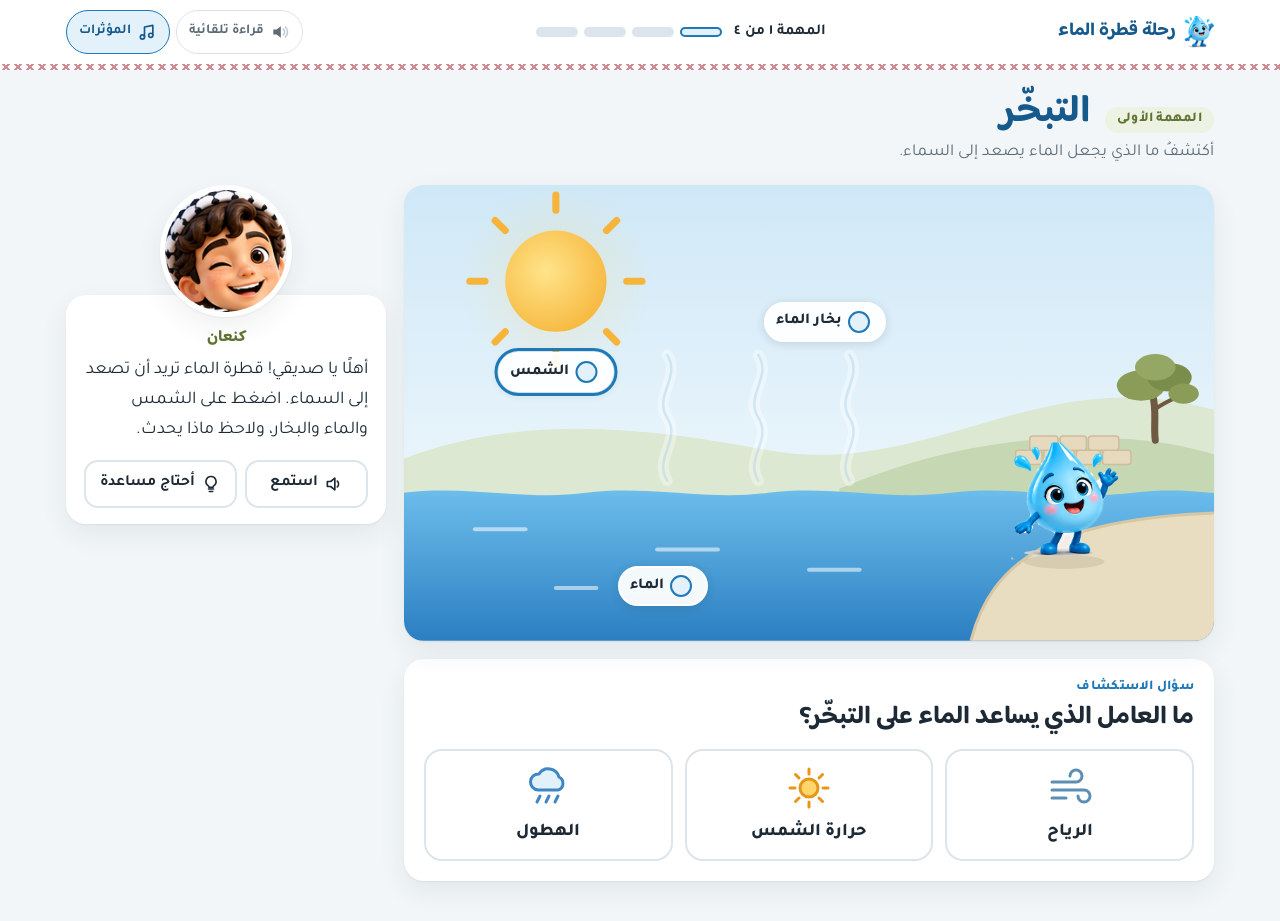
==== water-cycle/index.html @ 81f74351 "Add water-cycle journey: evaporation mission screen (prototype) Inquiry-based evaporation screen wit" ====
<!doctype html>
<html lang="ar" dir="rtl">
<head>
<meta charset="utf-8">
<meta name="viewport" content="width=device-width,initial-scale=1,viewport-fit=cover">
<title>رحلة قطرة الماء</title>
<meta name="claude:viewport-fit-sides" content="cover">
<link rel="preconnect" href="https://fonts.googleapis.com">
<link rel="preconnect" href="https://fonts.gstatic.com" crossorigin>
<link rel="stylesheet" href="https://fonts.googleapis.com/css2?family=Baloo+Bhaijaan+2:wght@600;700;800&family=Tajawal:wght@400;500;700;800&display=swap">
<link rel="stylesheet" href="styles.css">
</head>
<body>

<header class="topbar">
  <div class="topbar__inner">
    <div class="brand">
      <img src="assets/drop.png" alt="" width="34" height="37">
      <span>رحلة قطرة الماء</span>
    </div>

    <div class="progress" aria-label="تقدّم الرحلة">
      <span class="progress__text" id="progressText">المهمة ١ من ٤</span>
      <ol class="progress__track" id="progressTrack"></ol>
    </div>

    <div class="tools">
      <button class="tool" id="btnAutoRead" type="button" aria-pressed="false" title="قراءة كلام كنعان تلقائيًا">
        <svg viewBox="0 0 24 24" aria-hidden="true"><path class="fill" d="M4 9v6h4l5 4V5L8 9H4z"/><path class="wave" d="M16 8.5a5 5 0 0 1 0 7M18.5 6a8.5 8.5 0 0 1 0 12"/></svg>
        <span class="tool__label">قراءة تلقائية</span>
      </button>
      <button class="tool" id="btnSfx" type="button" aria-pressed="true" title="أصوات التفاعل">
        <svg viewBox="0 0 24 24" aria-hidden="true"><path d="M9 18V6l10-2v12"/><circle cx="6.5" cy="18" r="2.5"/><circle cx="16.5" cy="16" r="2.5"/></svg>
        <span class="tool__label">المؤثرات</span>
      </button>
    </div>
  </div>
  <div class="tatreez" aria-hidden="true"></div>
</header>

<main class="mission" id="mission">

  <div class="mission__head">
    <p class="eyebrow" id="eyebrow"></p>
    <h1 id="missionTitle"></h1>
    <p class="objective" id="objective"></p>
  </div>

  <!-- المشهد: العنصر التفاعلي الرئيسي للاستكشاف -->
  <section class="stage" aria-labelledby="stageLabel">
    <h2 class="sr-only" id="stageLabel">مشهد التبخّر: اضغط على العناصر لتستكشفها</h2>
    <div class="scene" id="scene">
      <svg class="scene__art" id="sceneArt" viewBox="0 0 800 450" role="img" aria-label="بركة ماء تشرق عليها الشمس ويرتفع منها البخار، وقطرة الماء تقف على الشاطئ">
        <defs>
          <linearGradient id="gSky" x1="0" y1="0" x2="0" y2="1">
            <stop offset="0" stop-color="#CFE8F7"/><stop offset=".75" stop-color="#EEF7FC"/>
          </linearGradient>
          <linearGradient id="gWater" x1="0" y1="0" x2="0" y2="1">
            <stop offset="0" stop-color="#6CBDEB"/><stop offset="1" stop-color="#2B7FC1"/>
          </linearGradient>
          <radialGradient id="gSun" cx=".4" cy=".4" r=".7">
            <stop offset="0" stop-color="#FFE48A"/><stop offset="1" stop-color="#F6B53A"/>
          </radialGradient>
          <radialGradient id="gGlow">
            <stop offset="0" stop-color="#FFD66B" stop-opacity=".55"/><stop offset="1" stop-color="#FFD66B" stop-opacity="0"/>
          </radialGradient>
        </defs>

        <rect width="800" height="450" fill="url(#gSky)"/>

        <!-- تلال بعيدة وزيتونة وجدار حجري (هوية هادئة) -->
        <path d="M0 270 C120 225 240 240 360 262 C470 282 560 230 660 214 C730 204 770 214 800 222 V320 H0Z" fill="#DCE8D1"/>
        <path d="M430 300 C520 262 610 246 700 250 C750 252 780 260 800 266 V330 H430Z" fill="#C6D8B3"/>
        <g class="terrace" fill="#E6D9BD" stroke="#CDBD9C" stroke-width="1.5">
          <rect x="604" y="262" width="26" height="14" rx="3"/><rect x="632" y="262" width="30" height="14" rx="3"/>
          <rect x="664" y="262" width="24" height="14" rx="3"/><rect x="690" y="262" width="28" height="14" rx="3"/>
          <rect x="618" y="248" width="28" height="14" rx="3"/><rect x="648" y="248" width="26" height="14" rx="3"/><rect x="676" y="248" width="30" height="14" rx="3"/>
        </g>
        <g class="olive">
          <path d="M742 252 C740 236 744 222 739 206" stroke="#6E5A43" stroke-width="7" fill="none" stroke-linecap="round"/>
          <path d="M741 222 C752 214 760 212 768 206" stroke="#6E5A43" stroke-width="4" fill="none" stroke-linecap="round"/>
          <ellipse cx="728" cy="198" rx="24" ry="15" fill="#8A9C58"/>
          <ellipse cx="756" cy="190" rx="22" ry="14" fill="#7A8D4B"/>
          <ellipse cx="742" cy="180" rx="20" ry="13" fill="#95A764"/>
          <ellipse cx="770" cy="206" rx="15" ry="10" fill="#8A9C58"/>
        </g>

        <!-- الشمس -->
        <g class="sun" id="artSun">
          <circle class="sun__glow" cx="150" cy="95" r="95" fill="url(#gGlow)"/>
          <g class="sun__rays" stroke="#F6B53A" stroke-width="7" stroke-linecap="round">
            <line x1="150" y1="25" x2="150" y2="10"/><line x1="150" y1="165" x2="150" y2="180"/>
            <line x1="80" y1="95" x2="65" y2="95"/><line x1="220" y1="95" x2="235" y2="95"/>
            <line x1="100" y1="45" x2="90" y2="35"/><line x1="200" y1="145" x2="210" y2="155"/>
            <line x1="200" y1="45" x2="210" y2="35"/><line x1="100" y1="145" x2="90" y2="155"/>
          </g>
          <circle cx="150" cy="95" r="50" fill="url(#gSun)"/>
          <circle class="sun__ring" cx="150" cy="95" r="66" fill="none" stroke="#F2A21E" stroke-width="4" stroke-dasharray="6 10"/>
        </g>

        <!-- أشعة دافئة نحو الماء (تظهر عند تسخين الماء) -->
        <g class="beams" stroke="#F6B53A" stroke-width="5" stroke-linecap="round" stroke-dasharray="2 16" fill="none">
          <path d="M190 150 L270 290"/><path d="M170 160 L200 290"/><path d="M210 135 L350 290"/>
        </g>

        <!-- الماء -->
        <g class="water" id="artWater">
          <path d="M0 304 C60 296 120 312 180 304 C240 296 300 312 360 304 C420 296 480 312 540 304 C600 296 660 312 720 304 C760 299 790 304 800 304 V450 H0Z" fill="url(#gWater)"/>
          <g class="water__shine" stroke="#FFFFFF" stroke-opacity=".55" stroke-width="4" stroke-linecap="round">
            <line x1="70" y1="340" x2="120" y2="340"/><line x1="250" y1="360" x2="310" y2="360"/>
            <line x1="150" y1="398" x2="190" y2="398"/><line x1="400" y1="380" x2="450" y2="380"/>
          </g>
          <ellipse class="ripple" cx="300" cy="352" rx="30" ry="8" fill="none" stroke="#FFFFFF" stroke-width="3"/>
        </g>

        <!-- الشاطئ الحجري -->
        <path d="M560 450 C580 372 640 330 800 324 V450Z" fill="#E9DDC1"/>
        <path d="M560 450 C580 372 640 330 800 324" fill="none" stroke="#D6C6A2" stroke-width="3"/>

        <!-- بخار الماء -->
        <g class="vapor" id="artVapor" fill="none" stroke="#FFFFFF" stroke-width="11" stroke-linecap="round">
          <path class="wisp w1" d="M260 292 C246 270 274 252 260 230 C246 208 274 190 260 168"/>
          <path class="wisp w2" d="M350 292 C336 270 364 252 350 230 C336 208 364 190 350 168"/>
          <path class="wisp w3" d="M440 292 C426 270 454 252 440 230 C426 208 454 190 440 168"/>
        </g>
        <g class="vapor vapor--edge" fill="none" stroke="#9CC6E4" stroke-width="2.5" stroke-linecap="round" aria-hidden="true">
          <path class="wisp w1" d="M260 292 C246 270 274 252 260 230 C246 208 274 190 260 168"/>
          <path class="wisp w2" d="M350 292 C336 270 364 252 350 230 C336 208 364 190 350 168"/>
          <path class="wisp w3" d="M440 292 C426 270 454 252 440 230 C426 208 454 190 440 168"/>
        </g>

        <!-- قطرة الماء (من الصور المرجعية) -->
        <g class="drop" id="artDrop">
          <ellipse cx="652" cy="372" rx="40" ry="7" fill="#000" opacity=".08"/>
          <image href="assets/drop.png" x="600" y="254" width="106" height="116"/>
        </g>
      </svg>

      <!-- نقاط الاستكشاف: أزرار حقيقية فوق المشهد -->
      <div class="hotspots" id="hotspots"></div>

      <!-- بطاقة معلومات صغيرة -->
      <div class="infocard" id="infocard" hidden>
        <div class="infocard__body">
          <p class="infocard__title" id="infoTitle"></p>
          <p class="infocard__text" id="infoText"></p>
        </div>
        <button class="infocard__close" id="infoClose" type="button" aria-label="إغلاق البطاقة">
          <svg viewBox="0 0 24 24" aria-hidden="true"><path d="M6 6l12 12M18 6L6 18"/></svg>
        </button>
      </div>
    </div>
  </section>

  <!-- كنعان: الوكيل التعليمي -->
  <aside class="guide" aria-label="كنعان، رفيقك في الرحلة">
    <div class="guide__avatar">
      <img id="kanaanFace" src="assets/kanaan-smile.png" alt="كنعان" width="140" height="140">
    </div>
    <div class="guide__bubble">
      <p class="guide__name">كنعان</p>
      <p class="guide__text" id="kanaanText" aria-live="polite"></p>
      <div class="guide__actions">
        <button class="ghost" id="btnListen" type="button">
          <svg viewBox="0 0 24 24" aria-hidden="true"><path d="M4 9v6h4l5 4V5L8 9H4z"/><path d="M16 8.5a5 5 0 0 1 0 7"/></svg>
          استمع
        </button>
        <button class="ghost" id="btnHelp" type="button">
          <svg viewBox="0 0 24 24" aria-hidden="true"><path d="M9 18h6M10 21h4"/><path d="M12 3a6 6 0 0 0-3.5 10.9c.6.5 1 1.2 1 2.1h5c0-.9.4-1.6 1-2.1A6 6 0 0 0 12 3z"/></svg>
          أحتاج مساعدة
        </button>
      </div>
      <p class="guide__level" id="supportLevel" hidden></p>
    </div>
  </aside>

  <!-- السؤال الاستقصائي -->
  <section class="ask" aria-labelledby="questionText">
    <p class="ask__step">سؤال الاستكشاف</p>
    <h2 class="ask__question" id="questionText"></h2>
    <div class="choices" id="choices" role="group" aria-labelledby="questionText"></div>

    <div class="earned" id="earned" hidden>
      <div class="earned__icon" aria-hidden="true">
        <svg viewBox="0 0 48 48"><rect x="4" y="26" width="18" height="12" rx="3"/><rect x="24" y="26" width="20" height="12" rx="3"/><rect x="12" y="12" width="22" height="12" rx="3"/></svg>
      </div>
      <div class="earned__text">
        <p class="earned__badge" id="earnedBadge"></p>
        <p class="earned__resource" id="earnedResource"></p>
      </div>
      <button class="primary" id="btnBuild" type="button"></button>
    </div>
  </section>
</main>

<!-- مشهد البناء -->
<dialog class="build" id="buildDialog" aria-labelledby="buildTitle">
  <div class="build__inner">
    <img class="build__kanaan" src="assets/kanaan-celebrate.png" alt="" width="144" height="158">
    <h2 id="buildTitle"></h2>
    <svg class="build__art" id="buildArt" viewBox="0 0 360 200" role="img" aria-label="أرض البيت: خيمة، وبجانبها أساس حجري يُبنى">
      <rect width="360" height="200" fill="#F0F7FB" rx="16"/>
      <path d="M0 160 H360 V200 H0Z" fill="#DCE8D1"/>
      <!-- خيمة -->
      <g class="tent">
        <path d="M30 160 L80 92 L130 160Z" fill="#E7DEC9" stroke="#BFAF8C" stroke-width="2"/>
        <path d="M80 92 L80 160" stroke="#BFAF8C" stroke-width="2"/>
        <path d="M70 160 L80 128 L90 160Z" fill="#8A7A5E"/>
      </g>
      <!-- البيت المنتظر (مخطط) -->
      <g class="ghost-house" fill="none" stroke="#9BB0C2" stroke-width="2" stroke-dasharray="6 6">
        <rect x="180" y="86" width="150" height="58"/>
        <path d="M172 86 L255 40 L338 86"/>
        <rect x="243" y="108" width="24" height="36"/>
      </g>
      <!-- حجارة الأساس -->
      <g class="stones" id="stones" fill="#E3D3B1" stroke="#B9A47C" stroke-width="2"></g>
    </svg>
    <ul class="parts" id="parts"></ul>
    <p class="build__story" id="buildStory"></p>
    <div class="build__actions">
      <button class="primary" id="btnNext" type="button"></button>
      <button class="ghost" id="btnReplay" type="button">أعد المهمة</button>
    </div>
    <p class="build__note" id="nextNote"></p>
  </div>
</dialog>

<script src="content/missions.js"></script>
<script src="app.js"></script>
</body>
</html>
---- water-cycle/styles.css ----
/* رحلة قطرة الماء — الأنماط
   Layout: scene is the hero (one interactive focus); Kanaan sits beside it on wide screens and below it on phones;
   the question card follows the scene so the eye moves: observe → think → answer.
   Single light look by design (outdoor daylight scene), colors set explicitly. */
:root{
  color-scheme: light;
  --bg:#F2F6F8;          /* هواء صافٍ */
  --surface:#FFFFFF;
  --ink:#1D2A36;
  --muted:#5B6B78;
  --line:#DCE5EB;
  --water:#1F78B8;       /* اللون الأساسي: ماء */
  --water-deep:#165A8C;
  --water-soft:#E3F1FA;
  --sun:#F2A21E;
  --sun-soft:#FFF3D9;
  --olive:#5F7433;
  --olive-soft:#EDF2E2;
  --stone:#E6D9BD;
  --tatreez:#A8323B;     /* أحمر التطريز: لمسة واحدة فقط */
  --ok:#23804F; --ok-soft:#E2F3E9;
  --try:#B55F12; --try-soft:#FCEBDA;
  --focus:#F2A21E;
  --shadow:0 1px 2px rgba(29,42,54,.06),0 10px 28px rgba(29,42,54,.07);
  --f-display:"Baloo Bhaijaan 2","Tajawal","Segoe UI",Tahoma,sans-serif;
  --f-body:"Tajawal","Segoe UI",Tahoma,Arial,sans-serif;
  --r:20px;
}
*{box-sizing:border-box}
html,body{margin:0}
body{background:var(--bg);color:var(--ink);font-family:var(--f-body);font-size:18px;line-height:1.6;-webkit-font-smoothing:antialiased}
img{max-width:100%}
[hidden]{display:none!important}
button{font:inherit;color:inherit}
svg{display:block}
.sr-only{position:absolute;width:1px;height:1px;overflow:hidden;clip:rect(0 0 0 0);white-space:nowrap}
:focus-visible{outline:3px solid var(--focus);outline-offset:3px;border-radius:12px}

/* ---------- الشريط العلوي ---------- */
.topbar{position:sticky;top:env(safe-area-inset-top,0px);z-index:20;background:var(--surface)}
body::before{content:"";position:fixed;inset:0 0 auto;height:env(safe-area-inset-top,0px);z-index:21;background:var(--surface)}
.topbar__inner{max-width:1180px;margin:0 auto;display:flex;align-items:center;gap:16px;
  padding-block:10px;padding-left:max(16px,env(safe-area-inset-left,0px));padding-right:max(16px,env(safe-area-inset-right,0px))}
.brand{display:flex;align-items:center;gap:8px;font-family:var(--f-display);font-weight:700;font-size:1.15rem;color:var(--water-deep);white-space:nowrap}
.brand img{width:30px;height:auto}
.progress{flex:1;display:flex;align-items:center;justify-content:center;gap:12px;min-width:0}
.progress__text{font-weight:700;font-size:.95rem;white-space:nowrap}
.progress__track{list-style:none;margin:0;padding:0;display:flex;gap:6px}
.progress__track li{width:42px;height:10px;border-radius:99px;background:var(--line);position:relative}
.progress__track li.is-current{background:var(--water-soft);box-shadow:inset 0 0 0 2px var(--water)}
.progress__track li.is-done{background:var(--water)}
.tools{display:flex;gap:6px}
.tool{display:flex;align-items:center;gap:6px;min-height:44px;padding:0 12px;border:1px solid var(--line);background:var(--surface);border-radius:99px;cursor:pointer;font-size:.85rem;font-weight:700;color:var(--muted)}
.tool svg{width:20px;height:20px;fill:none;stroke:currentColor;stroke-width:2;stroke-linecap:round;stroke-linejoin:round}
.tool svg .fill{fill:currentColor;stroke:none}
.tool[aria-pressed="true"]{background:var(--water-soft);border-color:var(--water);color:var(--water-deep)}
.tool[aria-pressed="false"] .wave{opacity:.35}
/* شريط تطريز رفيع: غرزة متقاطعة */
.tatreez{height:6px;background:
  linear-gradient(45deg,transparent 40%,var(--tatreez) 40% 60%,transparent 60%) 0 0/12px 6px,
  linear-gradient(-45deg,transparent 40%,var(--tatreez) 40% 60%,transparent 60%) 0 0/12px 6px;opacity:.55}

/* ---------- تخطيط المهمة ---------- */
.mission{max-width:1180px;margin:0 auto;display:grid;gap:18px;
  grid-template-columns:minmax(0,1fr) 320px;
  grid-template-areas:"head head" "stage guide" "ask guide";
  align-items:start;
  padding-block:20px 40px;padding-left:max(16px,env(safe-area-inset-left,0px));padding-right:max(16px,env(safe-area-inset-right,0px))}
.mission__head{grid-area:head;display:flex;align-items:baseline;flex-wrap:wrap;gap:4px 14px}
.eyebrow{margin:0;font-weight:800;font-size:.85rem;letter-spacing:.02em;color:var(--olive);background:var(--olive-soft);padding:2px 12px;border-radius:99px}
.mission__head h1{margin:0;font-family:var(--f-display);font-size:clamp(1.8rem,3.4vw,2.4rem);line-height:1.2;color:var(--water-deep)}
.objective{margin:0;color:var(--muted);font-size:1.05rem;flex-basis:100%}

/* ---------- المشهد ---------- */
.stage{grid-area:stage;min-width:0}
.scene{position:relative;border-radius:var(--r);overflow:hidden;background:#EEF7FC;box-shadow:var(--shadow);aspect-ratio:16/9;max-width:100%}
.scene__art{width:100%;height:100%}
.scene__art .sun,.scene__art .water,.scene__art .vapor,.scene__art .drop{cursor:pointer}

/* حالة السكون: لا حركة مستمرة */
.sun__rays{transform-box:fill-box;transform-origin:center}
.sun__ring{opacity:0;transform-box:fill-box;transform-origin:center}
.sun__glow{opacity:.5;transition:opacity .6s}
.beams{opacity:0;transition:opacity .6s}
.ripple{opacity:0;transform-box:fill-box;transform-origin:center}
.vapor .wisp{opacity:.35;transform-box:fill-box;transform-origin:bottom center}
.vapor--edge .wisp{opacity:.35}
.drop{transform-box:fill-box;transform-origin:center bottom;transition:transform 1.6s cubic-bezier(.4,0,.2,1),opacity 1.6s}

/* الشمس: تسخين */
.scene.is-heat .sun__rays{animation:spin 6s linear infinite}
.scene.is-heat .sun__glow{opacity:1}
.scene.is-heat .beams{opacity:.9;animation:beam 1s linear infinite}
.scene.is-heat .vapor .wisp,.scene.is-rise .vapor .wisp{animation:rise 2.4s ease-out infinite}
.scene.is-heat .w2,.scene.is-rise .w2{animation-delay:.8s!important}
.scene.is-heat .w3,.scene.is-rise .w3{animation-delay:1.6s!important}
/* الماء: تموّج */
.scene.is-ripple .ripple{animation:ripple 1.2s ease-out 2}
.scene.is-ripple .drop{animation:wiggle .9s ease-in-out 1}
/* تركيز بصري (سقالة المستوى 2+) */
.scene.spot-sun .sun__ring{opacity:1;animation:spin 8s linear infinite}
/* نهاية المهمة: القطرة تصعد */
.scene.is-solved .drop{transform:translate(-90px,-200px) scale(.55);opacity:.95}

@keyframes spin{to{transform:rotate(360deg)}}
@keyframes beam{to{stroke-dashoffset:-18}}
@keyframes rise{0%{opacity:0;transform:translateY(18px)}30%{opacity:.95}100%{opacity:0;transform:translateY(-70px)}}
@keyframes ripple{0%{opacity:.9;transform:scale(.4)}100%{opacity:0;transform:scale(2.4)}}
@keyframes wiggle{0%,100%{transform:rotate(0)}30%{transform:rotate(-6deg)}60%{transform:rotate(5deg)}}

/* أزرار الاستكشاف فوق المشهد */
.hotspots{position:absolute;inset:0;pointer-events:none}
.hotspot{pointer-events:auto;position:absolute;transform:translate(-50%,-50%);display:flex;align-items:center;gap:6px;
  min-height:40px;padding:4px 14px 4px 10px;border-radius:99px;border:2px solid var(--surface);
  background:rgba(255,255,255,.94);box-shadow:0 2px 10px rgba(29,42,54,.14);cursor:pointer;
  font-weight:800;font-size:.95rem;color:var(--ink);white-space:nowrap;transition:transform .15s}
.hotspot:hover{transform:translate(-50%,-50%) scale(1.05)}
.hotspot__mark{width:22px;height:22px;border-radius:50%;display:grid;place-items:center;background:var(--water-soft);border:2px solid var(--water)}
.hotspot__mark svg{width:13px;height:13px;fill:none;stroke:var(--surface);stroke-width:3.4;stroke-linecap:round;stroke-linejoin:round;opacity:0}
.hotspot.is-seen .hotspot__mark{background:var(--ok);border-color:var(--ok)}
.hotspot.is-seen .hotspot__mark svg{opacity:1}
.hotspot.is-next::after{content:"";position:absolute;inset:-6px;border-radius:99px;border:3px solid var(--water);animation:pulse 1.8s ease-out infinite}
.hotspot.is-spot{border-color:var(--sun);background:var(--sun-soft)}
@keyframes pulse{0%{opacity:.8;transform:scale(.96)}100%{opacity:0;transform:scale(1.18)}}

/* بطاقة المعلومات */
.infocard{position:absolute;top:14px;right:14px;width:min(330px,calc(100% - 28px));display:flex;gap:8px;align-items:flex-start;
  background:var(--surface);border-radius:16px;padding:12px 14px;box-shadow:var(--shadow);border-inline-start:5px solid var(--water);animation:pop .25s ease-out}
.infocard__body{flex:1;min-width:0}
.infocard__title{margin:0;font-family:var(--f-display);font-weight:700;font-size:1.1rem;color:var(--water-deep);line-height:1.3}
.infocard__text{margin:2px 0 0;font-size:1rem;line-height:1.55}
.infocard__close{flex:none;width:36px;height:36px;border-radius:50%;border:0;background:var(--bg);cursor:pointer;display:grid;place-items:center}
.infocard__close svg{width:16px;height:16px;fill:none;stroke:var(--muted);stroke-width:2.6;stroke-linecap:round}
@keyframes pop{from{opacity:0;transform:translateY(-6px)}to{opacity:1;transform:none}}

/* ---------- كنعان ---------- */
.guide{grid-area:guide;position:sticky;top:96px;display:flex;flex-direction:column;align-items:center;gap:0}
.guide__avatar{width:132px;height:132px;border-radius:50%;background:var(--surface);padding:5px;box-shadow:var(--shadow);position:relative;z-index:1;margin-bottom:-22px}
.guide__avatar img{width:100%;height:100%;border-radius:50%;display:block;transition:transform .25s}
.guide__avatar.is-talking img{animation:nod .5s ease-out}
@keyframes nod{40%{transform:translateY(-4px) scale(1.03)}}
.guide__bubble{width:100%;background:var(--surface);border-radius:var(--r);padding:30px 18px 16px;box-shadow:var(--shadow);text-align:start}
.guide__name{margin:0 0 4px;font-family:var(--f-display);font-weight:700;color:var(--olive);text-align:center;font-size:1rem}
.guide__text{margin:0;font-size:1.12rem;line-height:1.7;min-height:3.4em}
.guide__actions{display:flex;gap:8px;margin-top:14px;flex-wrap:wrap}
.guide__level{margin:10px 0 0;font-size:.85rem;color:var(--muted);display:flex;align-items:center;gap:6px}
.guide__level .dots{display:inline-flex;gap:4px}
.guide__level .dots i{width:8px;height:8px;border-radius:50%;background:var(--line)}
.guide__level .dots i.on{background:var(--sun)}

.ghost{flex:1;display:inline-flex;align-items:center;justify-content:center;gap:6px;min-height:48px;padding:0 14px;border-radius:14px;
  border:2px solid var(--line);background:var(--surface);cursor:pointer;font-weight:700;font-size:.98rem;white-space:nowrap}
.ghost:hover{border-color:var(--water);color:var(--water-deep)}
.ghost svg{width:20px;height:20px;fill:none;stroke:currentColor;stroke-width:2;stroke-linecap:round;stroke-linejoin:round}
.ghost:disabled{opacity:.45;cursor:default;border-color:var(--line);color:var(--muted)}

/* ---------- السؤال ---------- */
.ask{grid-area:ask;min-width:0;background:var(--surface);border-radius:var(--r);padding:18px 20px 20px;box-shadow:var(--shadow)}
.ask__step{margin:0;font-size:.85rem;font-weight:800;color:var(--water);letter-spacing:.02em}
.ask__question{margin:2px 0 14px;font-family:var(--f-display);font-size:clamp(1.3rem,2.4vw,1.6rem);line-height:1.35;text-wrap:balance}
.choices{display:grid;grid-template-columns:repeat(3,minmax(0,1fr));gap:12px}
.choice{position:relative;display:flex;flex-direction:column;align-items:center;justify-content:center;gap:6px;min-height:112px;padding:12px 8px;
  border-radius:18px;border:2px solid var(--line);background:var(--surface);cursor:pointer;font-weight:800;font-size:1.12rem;
  transition:border-color .15s,transform .15s,background .15s}
.choice:hover:not([aria-disabled="true"]){border-color:var(--water);transform:translateY(-2px)}
.choice__icon{width:48px;height:48px}
.choice__icon svg{width:100%;height:100%;fill:none;stroke-width:3;stroke-linecap:round;stroke-linejoin:round}
.choice__state{position:absolute;top:8px;left:8px;width:28px;height:28px;border-radius:50%;display:none;place-items:center}
.choice__state svg{width:16px;height:16px;fill:none;stroke:var(--surface);stroke-width:3.4;stroke-linecap:round;stroke-linejoin:round}
.choice__note{font-size:.82rem;font-weight:700;display:none}
.choice.is-wrong{background:var(--try-soft);border-color:#E9C29C;color:#6B4A2C;cursor:default}
.choice.is-wrong .choice__icon{opacity:.45}
.choice.is-wrong .choice__state{display:grid;background:var(--try)}
.choice.is-wrong .choice__note{display:block;color:var(--try)}
.choice.is-right{background:var(--ok-soft);border-color:var(--ok);cursor:default}
.choice.is-right .choice__state{display:grid;background:var(--ok)}
.choice.is-right .choice__note{display:block;color:var(--ok)}
.choice.is-muted{opacity:.5;cursor:default}
.choice.shake{animation:shake .35s}
@keyframes shake{25%{transform:translateX(-5px)}75%{transform:translateX(5px)}}

/* المورد المكتسب */
.earned{margin-top:16px;display:flex;align-items:center;gap:14px;flex-wrap:wrap;padding:14px;border-radius:18px;background:var(--olive-soft);animation:pop .35s ease-out}
.earned__icon{width:56px;height:56px;border-radius:16px;background:var(--surface);display:grid;place-items:center;flex:none}
.earned__icon svg{width:38px;height:38px;fill:var(--stone);stroke:#B9A47C;stroke-width:2}
.earned__text{flex:1;min-width:160px}
.earned__badge{margin:0;font-size:.9rem;font-weight:700;color:var(--olive)}
.earned__resource{margin:0;font-family:var(--f-display);font-size:1.3rem;font-weight:700;line-height:1.3}

.primary{min-height:54px;padding:0 24px;border:0;border-radius:16px;background:var(--water);color:#FFFFFF;font-weight:800;font-size:1.08rem;cursor:pointer;box-shadow:0 4px 0 var(--water-deep)}
.primary:hover{background:var(--water-deep)}
.primary:active{transform:translateY(2px);box-shadow:0 2px 0 var(--water-deep)}
.primary:disabled{background:#9DB3C3;box-shadow:none;cursor:default}

/* ---------- مشهد البناء ---------- */
.build{border:0;padding:0;border-radius:24px;width:min(520px,calc(100% - 32px));max-height:calc(100% - 32px);box-shadow:0 20px 60px rgba(29,42,54,.3);background:var(--surface);color:var(--ink)}
.build::backdrop{background:rgba(22,42,60,.45)}
.build__inner{padding:22px 22px 18px;text-align:center;display:flex;flex-direction:column;align-items:center;gap:10px}
.build__kanaan{width:110px;height:auto;margin-bottom:-6px}
.build h2{margin:0;font-family:var(--f-display);font-size:1.45rem;line-height:1.3;color:var(--water-deep);text-wrap:balance}
.build__art{width:100%;max-width:400px;height:auto}
.stones rect{transform-box:fill-box;transform-origin:center}
.stones rect.fall{animation:fall .45s cubic-bezier(.3,1.4,.6,1) both}
@keyframes fall{from{opacity:0;transform:translateY(-70px)}to{opacity:1;transform:none}}
.parts{list-style:none;margin:0;padding:0;display:flex;flex-wrap:wrap;justify-content:center;gap:6px}
.parts li{display:flex;align-items:center;gap:4px;font-size:.85rem;font-weight:700;padding:4px 10px;border-radius:99px;background:var(--bg);color:var(--muted)}
.parts li svg{width:14px;height:14px;fill:none;stroke:currentColor;stroke-width:2.6;stroke-linecap:round;stroke-linejoin:round}
.parts li.is-done{background:var(--ok-soft);color:var(--ok)}
.build__story{margin:0;font-size:1.05rem;max-width:40ch}
.build__actions{display:flex;gap:10px;flex-wrap:wrap;justify-content:center;width:100%}
.build__actions .ghost{flex:0 1 auto}
.build__note{margin:0;font-size:.85rem;color:var(--muted)}

/* ---------- الشاشات الصغيرة ---------- */
@media (max-width:900px){
  .mission{grid-template-columns:minmax(0,1fr);grid-template-areas:"head" "stage" "guide" "ask";gap:14px}
  .guide{position:static;flex-direction:row;align-items:flex-start;gap:10px}
  .guide__avatar{width:76px;height:76px;margin:0;flex:none;padding:3px}
  .guide__bubble{padding:12px 14px;position:relative}
  .guide__bubble::before{content:"";position:absolute;top:24px;right:-8px;border:8px solid transparent;border-left-color:var(--surface);border-right:0}
  .guide__name{text-align:start}
  .guide__text{min-height:0}
}
@media (max-width:640px){
  body{font-size:17px}
  .tool__label{display:none}
  .tool{padding:0;width:44px;justify-content:center}
  .brand span{display:none}
  .progress{justify-content:flex-start}
  .progress__track li{width:22px}
  /* البطاقة تنزل تحت المشهد كي لا تغطيه */
  .infocard{position:relative;top:auto;right:auto;width:auto;margin-top:10px;box-shadow:0 1px 2px rgba(29,42,54,.08)}
  .scene{overflow:visible;aspect-ratio:auto;background:none;box-shadow:none}
  .scene__art{border-radius:var(--r);box-shadow:var(--shadow);height:auto;aspect-ratio:16/9}
  .hotspots{bottom:auto;aspect-ratio:16/9}
  .hotspot{font-size:.82rem;min-height:36px;padding:2px 10px 2px 6px}
  .hotspot__mark{width:18px;height:18px}
  .choices{gap:8px}
  .choice{min-height:100px;font-size:1rem}
  .choice__icon{width:40px;height:40px}
  .earned .primary{width:100%}
}

@media (prefers-reduced-motion:reduce){
  *,*::before,*::after{animation-duration:.01ms!important;animation-iteration-count:1!important;transition-duration:.01ms!important}
  .scene.is-heat .vapor .wisp,.scene.is-rise .vapor .wisp{opacity:.9}
}
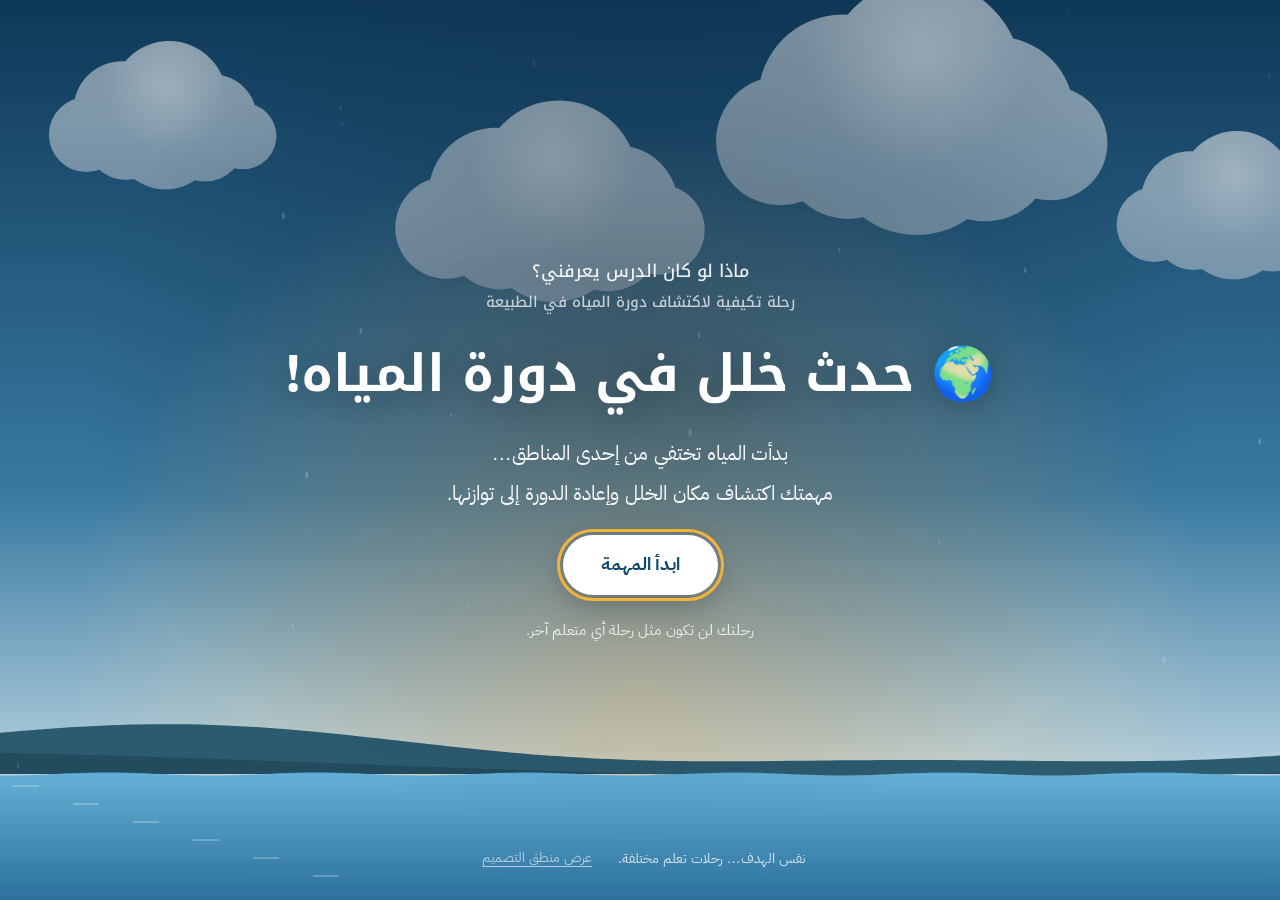
==== commit da27e5aa: "Add adaptive water-cycle learning prototype (Arabic, RTL) "ماذا لو كان الدرس يعرفني؟" — an offline, " ====
--- a/water-cycle/index.html
+++ b/water-cycle/index.html
@@ -2,231 +2,61 @@
 <html lang="ar" dir="rtl">
 <head>
 <meta charset="utf-8">
-<meta name="viewport" content="width=device-width,initial-scale=1,viewport-fit=cover">
-<title>رحلة قطرة الماء</title>
-<meta name="claude:viewport-fit-sides" content="cover">
-<link rel="preconnect" href="https://fonts.googleapis.com">
-<link rel="preconnect" href="https://fonts.gstatic.com" crossorigin>
-<link rel="stylesheet" href="https://fonts.googleapis.com/css2?family=Baloo+Bhaijaan+2:wght@600;700;800&family=Tajawal:wght@400;500;700;800&display=swap">
-<link rel="stylesheet" href="styles.css">
+<meta name="viewport" content="width=device-width,initial-scale=1">
+<title>ماذا لو كان الدرس يعرفني؟</title>
+<meta name="description" content="رحلة تكيفية لاكتشاف دورة المياه في الطبيعة — نفس الهدف… رحلات تعلم مختلفة.">
+<link rel="icon" href="data:image/svg+xml,%3Csvg xmlns='http://www.w3.org/2000/svg' viewBox='0 0 64 76'%3E%3Cpath d='M32 3C32 3 7 33 7 50a25 25 0 0 0 50 0C57 33 32 3 32 3Z' fill='%232B86BA'/%3E%3C/svg%3E">
+<link rel="stylesheet" href="css/base.css">
+<link rel="stylesheet" href="css/components.css">
+<link rel="stylesheet" href="css/screens.css">
 </head>
 <body>
+<a class="skip" href="#main">انتقل إلى المحتوى</a>
 
-<header class="topbar">
-  <div class="topbar__inner">
-    <div class="brand">
-      <img src="assets/drop.png" alt="" width="34" height="37">
-      <span>رحلة قطرة الماء</span>
-    </div>
-
-    <div class="progress" aria-label="تقدّم الرحلة">
-      <span class="progress__text" id="progressText">المهمة ١ من ٤</span>
-      <ol class="progress__track" id="progressTrack"></ol>
-    </div>
-
-    <div class="tools">
-      <button class="tool" id="btnAutoRead" type="button" aria-pressed="false" title="قراءة كلام كنعان تلقائيًا">
-        <svg viewBox="0 0 24 24" aria-hidden="true"><path class="fill" d="M4 9v6h4l5 4V5L8 9H4z"/><path class="wave" d="M16 8.5a5 5 0 0 1 0 7M18.5 6a8.5 8.5 0 0 1 0 12"/></svg>
-        <span class="tool__label">قراءة تلقائية</span>
-      </button>
-      <button class="tool" id="btnSfx" type="button" aria-pressed="true" title="أصوات التفاعل">
-        <svg viewBox="0 0 24 24" aria-hidden="true"><path d="M9 18V6l10-2v12"/><circle cx="6.5" cy="18" r="2.5"/><circle cx="16.5" cy="16" r="2.5"/></svg>
-        <span class="tool__label">المؤثرات</span>
-      </button>
-    </div>
+<header class="topbar" id="topbar" hidden>
+  <div class="brand">
+    <svg viewBox="0 0 64 76" aria-hidden="true"><path d="M32 3C32 3 7 33 7 50a25 25 0 0 0 50 0C57 33 32 3 32 3Z" fill="#2B86BA"/></svg>
+    <span>ماذا لو كان الدرس يعرفني؟</span>
   </div>
-  <div class="tatreez" aria-hidden="true"></div>
+  <nav aria-label="مراحل الرحلة"><ol class="rail"></ol></nav>
+  <div class="tools">
+    <button class="tool" id="t-sound" type="button" aria-pressed="false" title="تشغيل الصوت أو إيقافه">🔊 <span class="t">الصوت</span></button>
+    <button class="tool" id="t-text" type="button" aria-pressed="false" title="تكبير الخط">أ+ <span class="t">الخط</span></button>
+    <button class="tool" id="t-restart" type="button" title="ابدأ من جديد">↺ <span class="t">من جديد</span></button>
+  </div>
 </header>
 
-<main class="mission" id="mission">
+<main id="main" tabindex="-1"></main>
 
-  <div class="mission__head">
-    <p class="eyebrow" id="eyebrow"></p>
-    <h1 id="missionTitle"></h1>
-    <p class="objective" id="objective"></p>
-  </div>
+<noscript><p style="padding:24px">يحتاج هذا النموذج إلى تفعيل JavaScript في المتصفح.</p></noscript>
 
-  <!-- المشهد: العنصر التفاعلي الرئيسي للاستكشاف -->
-  <section class="stage" aria-labelledby="stageLabel">
-    <h2 class="sr-only" id="stageLabel">مشهد التبخّر: اضغط على العناصر لتستكشفها</h2>
-    <div class="scene" id="scene">
-      <svg class="scene__art" id="sceneArt" viewBox="0 0 800 450" role="img" aria-label="بركة ماء تشرق عليها الشمس ويرتفع منها البخار، وقطرة الماء تقف على الشاطئ">
-        <defs>
-          <linearGradient id="gSky" x1="0" y1="0" x2="0" y2="1">
-            <stop offset="0" stop-color="#CFE8F7"/><stop offset=".75" stop-color="#EEF7FC"/>
-          </linearGradient>
-          <linearGradient id="gWater" x1="0" y1="0" x2="0" y2="1">
-            <stop offset="0" stop-color="#6CBDEB"/><stop offset="1" stop-color="#2B7FC1"/>
-          </linearGradient>
-          <radialGradient id="gSun" cx=".4" cy=".4" r=".7">
-            <stop offset="0" stop-color="#FFE48A"/><stop offset="1" stop-color="#F6B53A"/>
-          </radialGradient>
-          <radialGradient id="gGlow">
-            <stop offset="0" stop-color="#FFD66B" stop-opacity=".55"/><stop offset="1" stop-color="#FFD66B" stop-opacity="0"/>
-          </radialGradient>
-        </defs>
-
-        <rect width="800" height="450" fill="url(#gSky)"/>
-
-        <!-- تلال بعيدة وزيتونة وجدار حجري (هوية هادئة) -->
-        <path d="M0 270 C120 225 240 240 360 262 C470 282 560 230 660 214 C730 204 770 214 800 222 V320 H0Z" fill="#DCE8D1"/>
-        <path d="M430 300 C520 262 610 246 700 250 C750 252 780 260 800 266 V330 H430Z" fill="#C6D8B3"/>
-        <g class="terrace" fill="#E6D9BD" stroke="#CDBD9C" stroke-width="1.5">
-          <rect x="604" y="262" width="26" height="14" rx="3"/><rect x="632" y="262" width="30" height="14" rx="3"/>
-          <rect x="664" y="262" width="24" height="14" rx="3"/><rect x="690" y="262" width="28" height="14" rx="3"/>
-          <rect x="618" y="248" width="28" height="14" rx="3"/><rect x="648" y="248" width="26" height="14" rx="3"/><rect x="676" y="248" width="30" height="14" rx="3"/>
-        </g>
-        <g class="olive">
-          <path d="M742 252 C740 236 744 222 739 206" stroke="#6E5A43" stroke-width="7" fill="none" stroke-linecap="round"/>
-          <path d="M741 222 C752 214 760 212 768 206" stroke="#6E5A43" stroke-width="4" fill="none" stroke-linecap="round"/>
-          <ellipse cx="728" cy="198" rx="24" ry="15" fill="#8A9C58"/>
-          <ellipse cx="756" cy="190" rx="22" ry="14" fill="#7A8D4B"/>
-          <ellipse cx="742" cy="180" rx="20" ry="13" fill="#95A764"/>
-          <ellipse cx="770" cy="206" rx="15" ry="10" fill="#8A9C58"/>
-        </g>
-
-        <!-- الشمس -->
-        <g class="sun" id="artSun">
-          <circle class="sun__glow" cx="150" cy="95" r="95" fill="url(#gGlow)"/>
-          <g class="sun__rays" stroke="#F6B53A" stroke-width="7" stroke-linecap="round">
-            <line x1="150" y1="25" x2="150" y2="10"/><line x1="150" y1="165" x2="150" y2="180"/>
-            <line x1="80" y1="95" x2="65" y2="95"/><line x1="220" y1="95" x2="235" y2="95"/>
-            <line x1="100" y1="45" x2="90" y2="35"/><line x1="200" y1="145" x2="210" y2="155"/>
-            <line x1="200" y1="45" x2="210" y2="35"/><line x1="100" y1="145" x2="90" y2="155"/>
-          </g>
-          <circle cx="150" cy="95" r="50" fill="url(#gSun)"/>
-          <circle class="sun__ring" cx="150" cy="95" r="66" fill="none" stroke="#F2A21E" stroke-width="4" stroke-dasharray="6 10"/>
-        </g>
-
-        <!-- أشعة دافئة نحو الماء (تظهر عند تسخين الماء) -->
-        <g class="beams" stroke="#F6B53A" stroke-width="5" stroke-linecap="round" stroke-dasharray="2 16" fill="none">
-          <path d="M190 150 L270 290"/><path d="M170 160 L200 290"/><path d="M210 135 L350 290"/>
-        </g>
-
-        <!-- الماء -->
-        <g class="water" id="artWater">
-          <path d="M0 304 C60 296 120 312 180 304 C240 296 300 312 360 304 C420 296 480 312 540 304 C600 296 660 312 720 304 C760 299 790 304 800 304 V450 H0Z" fill="url(#gWater)"/>
-          <g class="water__shine" stroke="#FFFFFF" stroke-opacity=".55" stroke-width="4" stroke-linecap="round">
-            <line x1="70" y1="340" x2="120" y2="340"/><line x1="250" y1="360" x2="310" y2="360"/>
-            <line x1="150" y1="398" x2="190" y2="398"/><line x1="400" y1="380" x2="450" y2="380"/>
-          </g>
-          <ellipse class="ripple" cx="300" cy="352" rx="30" ry="8" fill="none" stroke="#FFFFFF" stroke-width="3"/>
-        </g>
-
-        <!-- الشاطئ الحجري -->
-        <path d="M560 450 C580 372 640 330 800 324 V450Z" fill="#E9DDC1"/>
-        <path d="M560 450 C580 372 640 330 800 324" fill="none" stroke="#D6C6A2" stroke-width="3"/>
-
-        <!-- بخار الماء -->
-        <g class="vapor" id="artVapor" fill="none" stroke="#FFFFFF" stroke-width="11" stroke-linecap="round">
-          <path class="wisp w1" d="M260 292 C246 270 274 252 260 230 C246 208 274 190 260 168"/>
-          <path class="wisp w2" d="M350 292 C336 270 364 252 350 230 C336 208 364 190 350 168"/>
-          <path class="wisp w3" d="M440 292 C426 270 454 252 440 230 C426 208 454 190 440 168"/>
-        </g>
-        <g class="vapor vapor--edge" fill="none" stroke="#9CC6E4" stroke-width="2.5" stroke-linecap="round" aria-hidden="true">
-          <path class="wisp w1" d="M260 292 C246 270 274 252 260 230 C246 208 274 190 260 168"/>
-          <path class="wisp w2" d="M350 292 C336 270 364 252 350 230 C336 208 364 190 350 168"/>
-          <path class="wisp w3" d="M440 292 C426 270 454 252 440 230 C426 208 454 190 440 168"/>
-        </g>
-
-        <!-- قطرة الماء (من الصور المرجعية) -->
-        <g class="drop" id="artDrop">
-          <ellipse cx="652" cy="372" rx="40" ry="7" fill="#000" opacity=".08"/>
-          <image href="assets/drop.png" x="600" y="254" width="106" height="116"/>
-        </g>
-      </svg>
-
-      <!-- نقاط الاستكشاف: أزرار حقيقية فوق المشهد -->
-      <div class="hotspots" id="hotspots"></div>
-
-      <!-- بطاقة معلومات صغيرة -->
-      <div class="infocard" id="infocard" hidden>
-        <div class="infocard__body">
-          <p class="infocard__title" id="infoTitle"></p>
-          <p class="infocard__text" id="infoText"></p>
-        </div>
-        <button class="infocard__close" id="infoClose" type="button" aria-label="إغلاق البطاقة">
-          <svg viewBox="0 0 24 24" aria-hidden="true"><path d="M6 6l12 12M18 6L6 18"/></svg>
-        </button>
-      </div>
-    </div>
-  </section>
-
-  <!-- كنعان: الوكيل التعليمي -->
-  <aside class="guide" aria-label="كنعان، رفيقك في الرحلة">
-    <div class="guide__avatar">
-      <img id="kanaanFace" src="assets/kanaan-smile.png" alt="كنعان" width="140" height="140">
-    </div>
-    <div class="guide__bubble">
-      <p class="guide__name">كنعان</p>
-      <p class="guide__text" id="kanaanText" aria-live="polite"></p>
-      <div class="guide__actions">
-        <button class="ghost" id="btnListen" type="button">
-          <svg viewBox="0 0 24 24" aria-hidden="true"><path d="M4 9v6h4l5 4V5L8 9H4z"/><path d="M16 8.5a5 5 0 0 1 0 7"/></svg>
-          استمع
-        </button>
-        <button class="ghost" id="btnHelp" type="button">
-          <svg viewBox="0 0 24 24" aria-hidden="true"><path d="M9 18h6M10 21h4"/><path d="M12 3a6 6 0 0 0-3.5 10.9c.6.5 1 1.2 1 2.1h5c0-.9.4-1.6 1-2.1A6 6 0 0 0 12 3z"/></svg>
-          أحتاج مساعدة
-        </button>
-      </div>
-      <p class="guide__level" id="supportLevel" hidden></p>
-    </div>
-  </aside>
-
-  <!-- السؤال الاستقصائي -->
-  <section class="ask" aria-labelledby="questionText">
-    <p class="ask__step">سؤال الاستكشاف</p>
-    <h2 class="ask__question" id="questionText"></h2>
-    <div class="choices" id="choices" role="group" aria-labelledby="questionText"></div>
-
-    <div class="earned" id="earned" hidden>
-      <div class="earned__icon" aria-hidden="true">
-        <svg viewBox="0 0 48 48"><rect x="4" y="26" width="18" height="12" rx="3"/><rect x="24" y="26" width="20" height="12" rx="3"/><rect x="12" y="12" width="22" height="12" rx="3"/></svg>
-      </div>
-      <div class="earned__text">
-        <p class="earned__badge" id="earnedBadge"></p>
-        <p class="earned__resource" id="earnedResource"></p>
-      </div>
-      <button class="primary" id="btnBuild" type="button"></button>
-    </div>
-  </section>
-</main>
-
-<!-- مشهد البناء -->
-<dialog class="build" id="buildDialog" aria-labelledby="buildTitle">
-  <div class="build__inner">
-    <img class="build__kanaan" src="assets/kanaan-celebrate.png" alt="" width="144" height="158">
-    <h2 id="buildTitle"></h2>
-    <svg class="build__art" id="buildArt" viewBox="0 0 360 200" role="img" aria-label="أرض البيت: خيمة، وبجانبها أساس حجري يُبنى">
-      <rect width="360" height="200" fill="#F0F7FB" rx="16"/>
-      <path d="M0 160 H360 V200 H0Z" fill="#DCE8D1"/>
-      <!-- خيمة -->
-      <g class="tent">
-        <path d="M30 160 L80 92 L130 160Z" fill="#E7DEC9" stroke="#BFAF8C" stroke-width="2"/>
-        <path d="M80 92 L80 160" stroke="#BFAF8C" stroke-width="2"/>
-        <path d="M70 160 L80 128 L90 160Z" fill="#8A7A5E"/>
-      </g>
-      <!-- البيت المنتظر (مخطط) -->
-      <g class="ghost-house" fill="none" stroke="#9BB0C2" stroke-width="2" stroke-dasharray="6 6">
-        <rect x="180" y="86" width="150" height="58"/>
-        <path d="M172 86 L255 40 L338 86"/>
-        <rect x="243" y="108" width="24" height="36"/>
-      </g>
-      <!-- حجارة الأساس -->
-      <g class="stones" id="stones" fill="#E3D3B1" stroke="#B9A47C" stroke-width="2"></g>
-    </svg>
-    <ul class="parts" id="parts"></ul>
-    <p class="build__story" id="buildStory"></p>
-    <div class="build__actions">
-      <button class="primary" id="btnNext" type="button"></button>
-      <button class="ghost" id="btnReplay" type="button">أعد المهمة</button>
-    </div>
-    <p class="build__note" id="nextNote"></p>
-  </div>
-</dialog>
-
-<script src="content/missions.js"></script>
-<script src="app.js"></script>
+<!-- core -->
+<script src="js/core/arabic.js"></script>
+<script src="js/core/state.js"></script>
+<script src="js/core/adaptive.js"></script>
+<script src="js/core/audio.js"></script>
+<script src="js/core/nuqta.js"></script>
+<script src="js/core/ui.js"></script>
+<!-- data -->
+<script src="js/data/content.js"></script>
+<script src="js/data/personas.js"></script>
+<!-- simulations -->
+<script src="js/sims/scene.js"></script>
+<script src="js/sims/evaporation.js"></script>
+<script src="js/sims/condensation.js"></script>
+<script src="js/sims/precipitation.js"></script>
+<script src="js/sims/cycle.js"></script>
+<!-- screens -->
+<script src="js/screens/labflow.js"></script>
+<script src="js/screens/gate.js"></script>
+<script src="js/screens/diagnostic.js"></script>
+<script src="js/screens/evap.js"></script>
+<script src="js/screens/cloud.js"></script>
+<script src="js/screens/rain.js"></script>
+<script src="js/screens/mission.js"></script>
+<script src="js/screens/map.js"></script>
+<script src="js/screens/adapt.js"></script>
+<script src="js/screens/designer.js"></script>
+<script src="js/app.js"></script>
 </body>
 </html>
--- a/water-cycle/css/base.css
+++ b/water-cycle/css/base.css
@@ -0,0 +1,102 @@
+/* =========================================================
+   base.css — fonts, design tokens, reset, app shell
+   Visual identity: water + sky + clouds + light + nature,
+   calm and modern (one primary colour, two accents).
+   ========================================================= */
+
+@font-face{font-family:"Plex Arabic";src:url("../assets/fonts/ibm-plex-sans-arabic-arabic-400-normal.woff2") format("woff2");font-weight:400;font-display:swap;unicode-range:U+0600-06FF,U+0750-077F,U+0870-08FF,U+FB50-FDFF,U+FE70-FEFF,U+200C-200E,U+2010-2011,U+204F,U+2E41;}
+@font-face{font-family:"Plex Arabic";src:url("../assets/fonts/ibm-plex-sans-arabic-arabic-500-normal.woff2") format("woff2");font-weight:500;font-display:swap;unicode-range:U+0600-06FF,U+0750-077F,U+0870-08FF,U+FB50-FDFF,U+FE70-FEFF,U+200C-200E,U+2010-2011,U+204F,U+2E41;}
+@font-face{font-family:"Plex Arabic";src:url("../assets/fonts/ibm-plex-sans-arabic-arabic-700-normal.woff2") format("woff2");font-weight:700;font-display:swap;unicode-range:U+0600-06FF,U+0750-077F,U+0870-08FF,U+FB50-FDFF,U+FE70-FEFF,U+200C-200E,U+2010-2011,U+204F,U+2E41;}
+@font-face{font-family:"Plex Arabic";src:url("../assets/fonts/ibm-plex-sans-arabic-latin-400-normal.woff2") format("woff2");font-weight:400 500;font-display:swap;unicode-range:U+0000-00FF,U+2000-206F,U+20AC,U+2122;}
+@font-face{font-family:"Plex Arabic";src:url("../assets/fonts/ibm-plex-sans-arabic-latin-700-normal.woff2") format("woff2");font-weight:700;font-display:swap;unicode-range:U+0000-00FF,U+2000-206F,U+20AC,U+2122;}
+@font-face{font-family:"Kufi Display";src:url("../assets/fonts/noto-kufi-arabic-arabic-500-normal.woff2") format("woff2");font-weight:500;font-display:swap;}
+@font-face{font-family:"Kufi Display";src:url("../assets/fonts/noto-kufi-arabic-arabic-700-normal.woff2") format("woff2");font-weight:700;font-display:swap;}
+
+:root{
+  color-scheme: light;
+  /* surfaces & ink */
+  --bg:#EDF2F6; --surface:#FFFFFF; --surface-2:#F5F8FB; --line:#D8E2EB;
+  --ink:#0F2236; --muted:#4F6378; --faint:#7D90A3;
+  /* identity */
+  --primary:#0E4A6B; --primary-2:#13628C; --on-primary:#FFFFFF;
+  --water:#2B86BA; --water-soft:#E0EFF7;
+  --sun:#E9982B; --sun-soft:#FCEED8;
+  --cloud:#8A9DB0;
+  /* learning states (always paired with text + shape) */
+  --ok:#1F7F54;   --ok-soft:#DDF0E6;
+  --mid:#A8700F;  --mid-soft:#FAEFD6;
+  --need:#B9502F; --need-soft:#F8E2DA;
+  --focus:#F2B33D;
+  --shadow-1:0 1px 2px rgba(15,34,54,.06),0 6px 20px rgba(15,34,54,.06);
+  --shadow-2:0 2px 6px rgba(15,34,54,.08),0 18px 48px rgba(15,34,54,.12);
+  --f-display:"Kufi Display","Plex Arabic","Segoe UI",Tahoma,sans-serif;
+  --f-body:"Plex Arabic","Segoe UI",Tahoma,Arial,sans-serif;
+  --fs:17px; --r:20px; --r-sm:12px;
+  --ease:cubic-bezier(.2,.7,.2,1);
+}
+:root[data-text="lg"]{ --fs:20px; }
+
+*,*::before,*::after{box-sizing:border-box}
+html,body{margin:0;height:100%}
+body{
+  background:var(--bg); color:var(--ink);
+  font-family:var(--f-body); font-size:var(--fs); line-height:1.75;
+  -webkit-font-smoothing:antialiased; text-rendering:optimizeLegibility;
+  overflow-x:hidden;
+}
+h1,h2,h3{font-family:var(--f-display);line-height:1.45;margin:0;font-weight:700;letter-spacing:0}
+p{margin:0}
+button,input,textarea{font:inherit;color:inherit}
+button{cursor:pointer}
+:focus-visible{outline:3px solid var(--focus);outline-offset:3px;border-radius:10px}
+[hidden]{display:none!important}
+.sr-only{position:absolute!important;width:1px;height:1px;padding:0;margin:-1px;overflow:hidden;clip:rect(0,0,0,0);white-space:nowrap;border:0}
+.skip{position:absolute;inset-inline-start:12px;top:-60px;z-index:100;background:var(--primary);color:#fff;padding:10px 16px;border-radius:10px;text-decoration:none}
+.skip:focus{top:12px}
+
+/* ---------- top bar ---------- */
+.topbar{
+  position:sticky;top:0;z-index:30;
+  display:grid;grid-template-columns:auto 1fr auto;align-items:center;gap:16px;
+  padding:10px clamp(16px,3vw,32px);
+  background:color-mix(in srgb,var(--bg) 82%,transparent);
+  backdrop-filter:blur(10px);-webkit-backdrop-filter:blur(10px);
+  border-bottom:1px solid var(--line);
+}
+.topbar[hidden]{display:none}
+.brand{display:flex;align-items:center;gap:10px;font-family:var(--f-display);font-weight:700;font-size:15px;color:var(--primary);white-space:nowrap}
+.brand svg{width:24px;height:24px}
+.rail{display:flex;gap:6px;list-style:none;margin:0;padding:0;justify-content:center;flex-wrap:wrap}
+.rail li{display:flex;align-items:center;gap:6px;font-size:13px;color:var(--faint);padding:4px 10px;border-radius:999px;white-space:nowrap}
+.rail li .n{display:grid;place-items:center;width:22px;height:22px;border-radius:50%;border:1.5px solid currentColor;font-size:12px;line-height:1}
+.rail li.done{color:var(--ok)}
+.rail li.done .n{background:var(--ok);border-color:var(--ok);color:#fff}
+.rail li.now{color:var(--primary);background:var(--water-soft);font-weight:700}
+.rail li.now .n{background:var(--primary);border-color:var(--primary);color:#fff}
+.tools{display:flex;gap:6px}
+.tool{
+  display:inline-flex;align-items:center;gap:6px;min-height:40px;padding:6px 12px;
+  border:1px solid var(--line);background:var(--surface);border-radius:999px;font-size:14px;color:var(--muted)
+}
+.tool:hover{border-color:var(--water);color:var(--primary)}
+.tool[aria-pressed="true"]{background:var(--primary);border-color:var(--primary);color:#fff}
+
+main{min-height:calc(100vh - 62px);outline:none}
+.screen{animation:screenIn .6s var(--ease) both}
+@keyframes screenIn{from{opacity:0;transform:translateY(10px)}to{opacity:1;transform:none}}
+
+@media (max-width:980px){
+  .rail li .t{display:none}
+  .rail li.now .t{display:inline}
+}
+@media (max-width:640px){
+  .topbar{grid-template-columns:1fr auto;gap:8px}
+  .brand span{display:none}
+  .topbar nav{grid-column:1/-1;grid-row:2}
+  .rail{justify-content:flex-start;gap:2px}
+  .rail li{padding:4px 6px}
+  .tool .t{display:none}
+}
+@media (prefers-reduced-motion:reduce){
+  *,*::before,*::after{animation-duration:.01ms!important;animation-iteration-count:1!important;transition-duration:.01ms!important}
+}
--- a/water-cycle/css/components.css
+++ b/water-cycle/css/components.css
@@ -0,0 +1,153 @@
+/* =========================================================
+   components.css — buttons, cards, options, sliders,
+   نُقطة, feedback, discovery card, status badges
+   ========================================================= */
+
+.btn{
+  display:inline-flex;align-items:center;justify-content:center;gap:10px;
+  min-height:52px;padding:12px 26px;border-radius:999px;border:0;
+  background:var(--primary);color:var(--on-primary);font-weight:700;font-size:1rem;
+  box-shadow:0 6px 18px rgba(14,74,107,.25);
+  transition:transform .2s var(--ease),background .2s,box-shadow .2s;
+}
+.btn:hover{background:var(--primary-2);transform:translateY(-1px)}
+.btn:active{transform:translateY(0)}
+.btn[disabled]{opacity:.45;cursor:not-allowed;transform:none;box-shadow:none}
+.btn.ghost{background:transparent;color:var(--primary);box-shadow:none;border:1.5px solid var(--line)}
+.btn.ghost:hover{border-color:var(--water);background:var(--surface)}
+.btn.small{min-height:42px;padding:8px 18px;font-size:.92rem}
+.btn .arrow{display:inline-block;transform:scaleX(-1)} /* RTL arrow */
+
+.card{background:var(--surface);border:1px solid var(--line);border-radius:var(--r);box-shadow:var(--shadow-1)}
+
+.eyebrow{display:inline-flex;align-items:center;gap:8px;font-size:.82rem;font-weight:700;color:var(--water);letter-spacing:0}
+.eyebrow::before{content:"";width:18px;height:2px;border-radius:2px;background:currentColor}
+.task{font-size:1.02rem;color:var(--ink)}
+.muted{color:var(--muted)}
+
+/* ---------- slider ---------- */
+.control{display:grid;gap:8px;padding:14px 16px;border:1px solid var(--line);border-radius:var(--r-sm);background:var(--surface-2)}
+.control .head{display:flex;justify-content:space-between;align-items:baseline;gap:10px}
+.control label{font-weight:700}
+.control output{font-weight:700;color:var(--primary);font-variant-numeric:tabular-nums;min-width:4ch;text-align:left}
+.control .ends{display:flex;justify-content:space-between;font-size:.82rem;color:var(--muted)}
+.control.locked{opacity:.55}
+.control.fault{border-color:color-mix(in srgb,var(--need) 45%,var(--line))}
+input[type=range]{
+  -webkit-appearance:none;appearance:none;width:100%;height:36px;background:transparent;margin:0;direction:rtl;
+}
+input[type=range]::-webkit-slider-runnable-track{height:10px;border-radius:999px;background:linear-gradient(to left,var(--track-a,var(--water)) var(--fill,50%),#D3DEE8 var(--fill,50%))}
+input[type=range]::-moz-range-track{height:10px;border-radius:999px;background:#D3DEE8}
+input[type=range]::-moz-range-progress{height:10px;border-radius:999px;background:var(--track-a,var(--water))}
+input[type=range]::-webkit-slider-thumb{-webkit-appearance:none;width:28px;height:28px;margin-top:-9px;border-radius:50%;background:#fff;border:3px solid var(--track-a,var(--water));box-shadow:0 2px 8px rgba(15,34,54,.25)}
+input[type=range]::-moz-range-thumb{width:24px;height:24px;border-radius:50%;background:#fff;border:3px solid var(--track-a,var(--water))}
+input[type=range]:focus-visible{outline:none}
+input[type=range]:focus-visible::-webkit-slider-thumb{box-shadow:0 0 0 4px var(--focus)}
+input[type=range]:focus-visible::-moz-range-thumb{box-shadow:0 0 0 4px var(--focus)}
+.sun-track{--track-a:var(--sun)}
+.cold-track{--track-a:#4D86C9}
+
+/* ---------- meters (words + bar, never colour alone) ---------- */
+.meters{display:grid;gap:8px}
+.meter{display:grid;grid-template-columns:auto 1fr auto;align-items:center;gap:10px;font-size:.9rem}
+.meter .bar{height:8px;border-radius:999px;background:#DCE5EE;overflow:hidden}
+.meter .bar i{display:block;height:100%;width:0;border-radius:inherit;background:var(--water);transition:width .35s var(--ease)}
+.meter .word{font-weight:700;color:var(--primary);min-width:5.5ch;text-align:left}
+
+/* ---------- checklist ---------- */
+.checks{display:flex;flex-wrap:wrap;gap:8px;list-style:none;margin:0;padding:0}
+.checks li{display:inline-flex;align-items:center;gap:6px;font-size:.88rem;padding:4px 12px;border-radius:999px;background:var(--surface-2);border:1px dashed var(--line);color:var(--muted)}
+.checks li::before{content:"○";font-weight:700}
+.checks li.ok{border-style:solid;border-color:color-mix(in srgb,var(--ok) 40%,transparent);background:var(--ok-soft);color:var(--ok)}
+.checks li.ok::before{content:"✓"}
+
+/* ---------- options ---------- */
+.question{display:grid;gap:12px}
+.question h3{font-size:1.08rem}
+.options{display:grid;gap:10px;margin:0;padding:0;list-style:none}
+.opt{
+  width:100%;display:flex;align-items:center;gap:12px;text-align:start;
+  min-height:56px;padding:12px 16px;border-radius:var(--r-sm);
+  border:1.5px solid var(--line);background:var(--surface);
+  transition:border-color .2s,background .2s,transform .2s var(--ease);
+}
+.opt:hover{border-color:var(--water);background:var(--water-soft)}
+.opt .k{flex:none;display:grid;place-items:center;width:32px;height:32px;border-radius:50%;background:var(--surface-2);border:1px solid var(--line);font-weight:700;font-size:.9rem;color:var(--primary)}
+.opt .ico{font-size:1.3rem}
+.opt[aria-checked="true"]{border-color:var(--primary);background:var(--water-soft)}
+.opt.tried{border-style:dashed;color:var(--muted)}
+.opt.tried .k{background:transparent}
+.opt.right{border-color:var(--ok);background:var(--ok-soft)}
+.opt.right .k{background:var(--ok);color:#fff;border-color:var(--ok)}
+.opt[hidden]{display:none}
+.opt:disabled{cursor:default}
+
+/* ---------- feedback ---------- */
+.feedback{display:none;gap:4px;padding:14px 16px;border-radius:var(--r-sm);border-inline-start:4px solid var(--mid);background:var(--mid-soft);animation:fbIn .4s var(--ease)}
+.feedback.show{display:grid}
+.feedback.good{border-color:var(--ok);background:var(--ok-soft)}
+.feedback b{font-family:var(--f-display);font-size:.98rem}
+@keyframes fbIn{from{opacity:0;transform:translateY(6px)}to{opacity:1;transform:none}}
+
+/* ---------- discovery card ---------- */
+.discovery{
+  display:grid;grid-template-columns:auto 1fr;gap:14px;align-items:center;padding:16px 18px;border-radius:var(--r);
+  background:linear-gradient(135deg,#0E4A6B,#1C6F9B);color:#fff;box-shadow:var(--shadow-2);
+  animation:discIn .7s var(--ease) both;
+}
+.discovery .badge{display:grid;place-items:center;width:58px;height:58px;border-radius:16px;background:rgba(255,255,255,.14);font-size:1.8rem}
+.discovery small{display:block;font-size:.82rem;opacity:.8;font-weight:500}
+.discovery strong{display:block;font-family:var(--f-display);font-size:1.5rem;line-height:1.4}
+.discovery p{grid-column:1/-1;font-size:.95rem;opacity:.92}
+@keyframes discIn{from{opacity:0;transform:scale(.96) translateY(8px)}to{opacity:1;transform:none}}
+
+/* ---------- path chip (why the path changed) ---------- */
+.path-note{display:flex;gap:10px;align-items:flex-start;padding:10px 14px;border-radius:var(--r-sm);background:var(--surface-2);border:1px solid var(--line);font-size:.9rem;color:var(--muted)}
+.path-note b{color:var(--primary)}
+.path-note .ico{font-size:1.1rem}
+
+.tag{display:inline-flex;align-items:center;gap:6px;font-size:.78rem;font-weight:700;padding:3px 10px;border-radius:999px;background:var(--water-soft);color:var(--primary)}
+.tag.challenge{background:var(--sun-soft);color:#8A5208}
+.tag.support{background:var(--mid-soft);color:var(--mid)}
+
+/* ---------- status badges ---------- */
+.status{display:inline-flex;align-items:center;gap:8px;font-weight:700;font-size:.95rem;padding:6px 14px;border-radius:999px}
+.status .shape{font-size:1rem;line-height:1}
+.status.mastered{background:var(--ok-soft);color:var(--ok)}
+.status.extra,.status.guided{background:var(--mid-soft);color:var(--mid)}
+.status.needs{background:var(--need-soft);color:var(--need)}
+.status.pending{background:var(--surface-2);color:var(--faint)}
+
+/* ---------- نُقطة ---------- */
+.nuqta{
+  position:fixed;z-index:40;inset-inline-end:clamp(12px,2.5vw,28px);bottom:clamp(12px,2.5vw,28px);
+  width:min(400px,calc(100vw - 24px));
+  display:grid;grid-template-columns:64px 1fr;gap:12px;align-items:end;
+  pointer-events:none;
+}
+.nuqta[hidden]{display:none}
+.nuqta .avatar{width:64px;height:76px;filter:drop-shadow(0 8px 14px rgba(14,74,107,.3));animation:bob 3.6s ease-in-out infinite}
+.nuqta .bubble{
+  pointer-events:auto;position:relative;background:var(--surface);border:1px solid var(--line);border-radius:18px 18px 18px 6px;
+  padding:14px 16px 12px;box-shadow:var(--shadow-2);display:grid;gap:8px;
+  animation:bubbleIn .5s var(--ease) both;
+}
+[dir=rtl] .nuqta .bubble{border-radius:18px 18px 6px 18px}
+.nuqta .kind{display:flex;justify-content:space-between;align-items:center;font-size:.78rem;font-weight:700;color:var(--water)}
+.nuqta .kind .x{border:0;background:transparent;color:var(--faint);font-size:1.2rem;line-height:1;padding:4px 8px;border-radius:8px}
+.nuqta .kind .x:hover{color:var(--ink);background:var(--surface-2)}
+.nuqta .msg{font-size:.98rem;line-height:1.8}
+.nuqta .acts{display:flex;gap:8px;flex-wrap:wrap}
+.nuqta.why .kind{color:var(--mid)}
+.nuqta.cheer .kind{color:var(--ok)}
+@keyframes bob{0%,100%{transform:translateY(0)}50%{transform:translateY(-5px)}}
+@keyframes bubbleIn{from{opacity:0;transform:translateY(10px) scale(.97)}to{opacity:1;transform:none}}
+@media (max-width:640px){.nuqta{grid-template-columns:48px 1fr}.nuqta .avatar{width:48px;height:58px}}
+
+/* ---------- designer dialog ---------- */
+dialog.designer{width:min(980px,calc(100vw - 24px));max-height:calc(100vh - 32px);border:0;border-radius:24px;padding:0;box-shadow:var(--shadow-2);background:var(--surface);color:var(--ink)}
+dialog.designer::backdrop{background:rgba(10,24,38,.55);backdrop-filter:blur(3px)}
+.designer-link{border:0;background:transparent;color:var(--faint);font-size:.85rem;text-decoration:underline;text-underline-offset:4px;padding:8px}
+.designer-link:hover{color:var(--primary)}
+.nuqta .nq-eyes{transform-box:fill-box;transform-origin:center;animation:blink 5.5s infinite}
+@keyframes blink{0%,93%,100%{transform:scaleY(1)}95%{transform:scaleY(.12)}}
--- a/water-cycle/css/screens.css
+++ b/water-cycle/css/screens.css
@@ -0,0 +1,188 @@
+/* =========================================================
+   screens.css — layout of each screen
+   ========================================================= */
+
+/* ---------- 1. Gate (cinematic) ---------- */
+.gate{position:relative;min-height:100vh;display:grid;place-items:center;overflow:hidden;color:#fff;isolation:isolate}
+.gate canvas{position:absolute;inset:0;width:100%;height:100%;z-index:-1}
+.gate::after{content:"";position:absolute;inset:0;z-index:-1;background:radial-gradient(ellipse at 50% 42%,rgba(6,22,38,.38),rgba(6,22,38,.05) 62%)}
+.gate .inner{text-align:center;display:grid;gap:22px;justify-items:center;padding:24px 16px;max-width:760px}
+.gate .project{font-family:var(--f-display);font-size:clamp(.95rem,1.6vw,1.1rem);font-weight:500;opacity:.9;display:grid;gap:2px}
+.gate .project em{font-style:normal;font-size:.85em;opacity:.8}
+.gate h1{font-size:clamp(1.9rem,4.6vw,3.2rem);text-shadow:0 4px 30px rgba(0,0,0,.25)}
+.gate .lead{font-size:clamp(1.05rem,2vw,1.28rem);line-height:1.95;opacity:.95;max-width:34ch}
+.gate .btn{background:#fff;color:var(--primary);min-height:60px;padding:14px 38px;font-size:1.12rem;box-shadow:0 12px 34px rgba(0,0,0,.25)}
+.gate .btn:hover{background:#F2F8FC}
+.gate .promise{font-size:.96rem;opacity:.85}
+.gate .motto{position:absolute;bottom:22px;inset-inline:0;display:flex;justify-content:center;gap:18px;align-items:center;font-size:.88rem;opacity:.8;flex-wrap:wrap;padding:0 16px}
+.gate .motto .designer-link{color:rgba(255,255,255,.75)}
+.gate .motto .designer-link:hover{color:#fff}
+.gate .alarm{display:inline-flex;gap:10px;align-items:center;padding:6px 16px;border-radius:999px;background:rgba(255,255,255,.14);border:1px solid rgba(255,255,255,.25);font-size:.95rem}
+.gate .alarm i{width:9px;height:9px;border-radius:50%;background:#FFB46A;box-shadow:0 0 0 0 rgba(255,180,106,.7);animation:pulse 2.4s infinite}
+@keyframes pulse{0%{box-shadow:0 0 0 0 rgba(255,180,106,.7)}70%{box-shadow:0 0 0 12px rgba(255,180,106,0)}100%{box-shadow:0 0 0 0 rgba(255,180,106,0)}}
+
+/* ---------- shared lab layout ---------- */
+.lab{display:grid;grid-template-columns:minmax(340px,430px) minmax(0,1fr);gap:clamp(16px,2.4vw,28px);padding:clamp(16px,2.4vw,28px) clamp(16px,3vw,36px) 120px;max-width:1380px;margin:0 auto;align-items:start}
+.panel{display:grid;gap:16px;align-content:start}
+.panel > header{display:grid;gap:6px}
+.panel h2{font-size:clamp(1.3rem,2.2vw,1.6rem)}
+.stage{position:sticky;top:84px;overflow:hidden;padding:0}
+.stage canvas{display:block;width:100%;aspect-ratio:16/11;min-height:320px}
+.stage .caption{display:flex;justify-content:space-between;gap:12px;flex-wrap:wrap;align-items:center;padding:12px 18px;border-top:1px solid var(--line);font-size:.9rem;color:var(--muted)}
+.stage .legend{display:flex;gap:14px;flex-wrap:wrap}
+.stage .legend span{display:inline-flex;gap:6px;align-items:center}
+.step-block{display:grid;gap:12px}
+.step-block[hidden]{display:none}
+.row{display:flex;gap:10px;flex-wrap:wrap;align-items:center}
+.row.end{justify-content:flex-end}
+
+/* stage chain (vapor → drops → cloud) */
+.chain3{display:flex;align-items:center;gap:6px;justify-content:center;padding:10px 12px;border-radius:var(--r-sm);background:var(--surface-2);border:1px solid var(--line)}
+.chain3 .node{display:grid;justify-items:center;gap:2px;padding:6px 12px;border-radius:12px;font-size:.82rem;color:var(--faint);transition:all .3s}
+.chain3 .node b{font-size:1.4rem;line-height:1.2;filter:grayscale(.8);opacity:.6;transition:all .3s}
+.chain3 .node.on{background:var(--water-soft);color:var(--primary);font-weight:700}
+.chain3 .node.on b{filter:none;opacity:1;transform:scale(1.12)}
+.chain3 .sep{color:var(--faint)}
+
+/* compare tool */
+.compare{display:grid;gap:10px;padding:14px 16px;border-radius:var(--r-sm);border:1.5px solid color-mix(in srgb,var(--sun) 45%,var(--line));background:var(--sun-soft)}
+.compare .bars{display:grid;gap:8px}
+.compare .cbar{display:grid;grid-template-columns:7.5em 1fr 3.5em;gap:10px;align-items:center;font-size:.88rem}
+.compare .cbar .bar{height:14px;border-radius:999px;background:rgba(255,255,255,.7);overflow:hidden}
+.compare .cbar .bar i{display:block;height:100%;width:0;background:var(--sun);border-radius:inherit;transition:width .6s var(--ease)}
+.compare .cbar b{text-align:left}
+
+/* slow-cooling log */
+.coollog{width:100%;border-collapse:separate;border-spacing:0;font-size:.88rem;border:1px solid var(--line);border-radius:var(--r-sm);overflow:hidden}
+.coollog th,.coollog td{padding:8px 10px;text-align:start;border-bottom:1px solid var(--line)}
+.coollog tr:last-child td{border-bottom:0}
+.coollog th{background:var(--surface-2);font-weight:700;color:var(--muted)}
+.coollog tr.cur td{background:var(--water-soft)}
+.steps4{display:grid;grid-template-columns:repeat(4,1fr);gap:6px}
+.steps4 button{min-height:48px;border-radius:12px;border:1.5px solid var(--line);background:var(--surface);font-size:.85rem;font-weight:700}
+.steps4 button[aria-pressed="true"]{border-color:#4D86C9;background:#E3EEFA;color:#1F4F86}
+
+/* balance gauge */
+.balance{display:grid;gap:8px;padding:14px 16px;border-radius:var(--r-sm);border:1.5px solid color-mix(in srgb,var(--water) 40%,var(--line));background:var(--water-soft)}
+.balance .scale{position:relative;height:16px;border-radius:999px;background:#fff;overflow:visible}
+.balance .scale i{position:absolute;inset-block:0;inset-inline-start:0;width:0;border-radius:inherit;background:var(--water);transition:width .3s var(--ease)}
+.balance .scale .line{position:absolute;top:-6px;bottom:-6px;width:3px;background:var(--ink);border-radius:2px}
+.balance .lbls{display:flex;justify-content:space-between;font-size:.82rem;color:var(--muted)}
+
+/* ---------- diagnostic ---------- */
+.diag{display:grid;grid-template-columns:minmax(0,1.1fr) minmax(320px,1fr);gap:clamp(16px,3vw,40px);align-items:center;max-width:1180px;margin:0 auto;padding:clamp(20px,4vw,56px) clamp(16px,3vw,36px) 120px}
+.diag .scene{overflow:hidden;padding:0}
+.diag .scene canvas{display:block;width:100%;aspect-ratio:4/3}
+.diag .q{display:grid;gap:18px}
+.diag h2{font-size:clamp(1.35rem,2.6vw,1.85rem)}
+
+/* ---------- mission ---------- */
+.mission{max-width:1380px;margin:0 auto;padding:clamp(16px,2.4vw,28px) clamp(16px,3vw,36px) 120px;display:grid;gap:18px}
+.mission .alert{display:flex;gap:12px;align-items:center;flex-wrap:wrap;padding:12px 18px;border-radius:var(--r);background:var(--need-soft);border:1px solid color-mix(in srgb,var(--need) 30%,transparent);color:#7A2E17}
+.mission .alert.ok{background:var(--ok-soft);border-color:color-mix(in srgb,var(--ok) 30%,transparent);color:var(--ok)}
+.mission .alert h2{font-size:1.15rem}
+.cycle-chain{display:grid;grid-template-columns:repeat(11,auto);justify-content:space-between;align-items:center;gap:4px;padding:14px 18px}
+.cycle-chain .cnode{display:grid;justify-items:center;gap:4px;min-width:72px;text-align:center}
+.cycle-chain .cnode .e{font-size:1.7rem;line-height:1.1;transition:transform .3s var(--ease)}
+.cycle-chain .cnode .l{font-size:.8rem;color:var(--muted);font-weight:700}
+.cycle-chain .cnode .mbar{width:64px;height:7px;border-radius:999px;background:#DCE5EE;overflow:hidden}
+.cycle-chain .cnode .mbar i{display:block;height:100%;width:0;background:var(--water);border-radius:inherit}
+.cycle-chain .cnode .w{font-size:.75rem;color:var(--faint)}
+.cycle-chain .cnode.blocked .mbar{outline:2px dashed var(--need);outline-offset:2px}
+.cycle-chain .arr{color:var(--faint);font-size:1.1rem}
+.mission .grid{display:grid;grid-template-columns:minmax(320px,400px) minmax(0,1fr);gap:clamp(16px,2.4vw,28px);align-items:start}
+.mission .stage canvas{aspect-ratio:16/10}
+.weather{display:grid;gap:10px}
+.weather h3{font-size:1.05rem;display:flex;gap:8px;align-items:center}
+.order-cards{display:grid;gap:8px}
+.order-cards button{display:flex;gap:10px;align-items:center;text-align:start;min-height:52px;padding:10px 14px;border-radius:12px;border:1.5px solid var(--line);background:var(--surface)}
+.order-cards button .num{flex:none;display:grid;place-items:center;width:30px;height:30px;border-radius:50%;background:var(--surface-2);border:1px solid var(--line);font-weight:700;color:var(--primary)}
+.order-cards button.picked{border-color:var(--primary);background:var(--water-soft)}
+.order-cards button.picked .num{background:var(--primary);color:#fff;border-color:var(--primary)}
+.changes{margin:0;padding-inline-start:20px;font-size:.92rem;color:var(--muted)}
+textarea{width:100%;min-height:84px;padding:12px 14px;border-radius:12px;border:1.5px solid var(--line);background:var(--surface);resize:vertical}
+
+/* ---------- learning map ---------- */
+.map{max-width:1100px;margin:0 auto;padding:clamp(24px,4vw,56px) clamp(16px,3vw,36px) 120px;display:grid;gap:26px}
+.map > header{text-align:center;display:grid;gap:8px;justify-items:center}
+.map h2{font-size:clamp(1.6rem,3vw,2.2rem)}
+.map .quote{font-size:1.05rem;color:var(--muted);max-width:46ch}
+.concepts{display:grid;grid-template-columns:repeat(auto-fit,minmax(230px,1fr));gap:16px}
+.concept{padding:20px;display:grid;gap:12px;align-content:start}
+.concept .top{display:flex;justify-content:space-between;align-items:center}
+.concept .ico{font-size:2rem}
+.concept h3{font-size:1.25rem}
+.concept .trail{display:grid;gap:6px;margin:0;padding:0;list-style:none;font-size:.86rem;color:var(--muted)}
+.concept .trail li{display:flex;gap:8px;align-items:flex-start}
+.concept .trail li::before{content:"";flex:none;width:7px;height:7px;margin-top:.7em;border-radius:50%;background:var(--water)}
+.journey-line{padding:18px 20px;display:grid;gap:10px}
+.journey-line ol{display:flex;flex-wrap:wrap;gap:8px;margin:0;padding:0;list-style:none}
+.journey-line li{font-size:.85rem;padding:6px 12px;border-radius:999px;background:var(--surface-2);border:1px solid var(--line)}
+.journey-line li.sup{background:var(--mid-soft);border-color:transparent;color:var(--mid)}
+.journey-line li.ch{background:var(--sun-soft);border-color:transparent;color:#8A5208}
+.journey-line li.ok{background:var(--ok-soft);border-color:transparent;color:var(--ok)}
+.closing{text-align:center;font-family:var(--f-display);font-size:clamp(1.1rem,2.2vw,1.4rem);color:var(--primary);padding:22px;border-radius:var(--r);background:linear-gradient(135deg,var(--water-soft),#fff)}
+.center-row{display:flex;justify-content:center;gap:12px;flex-wrap:wrap}
+
+/* ---------- how my journey adapted ---------- */
+.adapt{max-width:1180px;margin:0 auto;padding:clamp(24px,4vw,56px) clamp(16px,3vw,36px) 120px;display:grid;gap:28px}
+.adapt > header{text-align:center;display:grid;gap:8px;justify-items:center}
+.adapt h2{font-size:clamp(1.5rem,3vw,2.1rem)}
+.adapt .two{display:grid;grid-template-columns:minmax(260px,340px) 1fr;gap:24px;align-items:start}
+.flow{display:grid;gap:0;padding:20px;justify-items:stretch}
+.flow .fstep{display:flex;gap:12px;align-items:center;padding:12px 14px;border-radius:14px;background:var(--surface-2);border:1px solid var(--line);font-weight:700}
+.flow .fstep .i{display:grid;place-items:center;width:34px;height:34px;border-radius:10px;background:var(--primary);color:#fff;font-size:.9rem;flex:none}
+.flow .fstep small{display:block;font-weight:400;color:var(--muted);font-size:.8rem}
+.flow .down{text-align:center;color:var(--faint);line-height:1.6}
+.flow .fstep.lit{background:var(--water-soft);border-color:var(--water)}
+.cases{display:grid;gap:14px}
+.case{padding:18px;display:grid;gap:10px}
+.case .grid4{display:grid;grid-template-columns:repeat(4,1fr);gap:8px}
+.case .cell{padding:10px 12px;border-radius:12px;background:var(--surface-2);border:1px solid var(--line);display:grid;gap:4px;font-size:.88rem}
+.case .cell span{font-size:.74rem;font-weight:700;color:var(--water)}
+.case .cell.res{background:var(--ok-soft);border-color:transparent}
+.case .cell.res span{color:var(--ok)}
+.case .cell.res.pend{background:var(--surface-2)}
+.case .cell.res.pend span{color:var(--faint)}
+.personas{display:grid;grid-template-columns:repeat(auto-fit,minmax(280px,1fr));gap:14px}
+.persona{padding:18px;display:grid;gap:10px;align-content:start}
+.persona h4{margin:0;font-family:var(--f-display);font-size:1.05rem}
+.persona .steps{display:grid;gap:6px;margin:0;padding:0;list-style:none;font-size:.85rem}
+.persona .steps li{display:grid;grid-template-columns:5.2em 1fr;gap:8px;padding:6px 10px;border-radius:10px;background:var(--surface-2)}
+.persona .steps li b{color:var(--primary);font-weight:700}
+.persona .steps li.sup{background:var(--mid-soft)}
+.persona .steps li.ch{background:var(--sun-soft)}
+.section-title{display:grid;gap:4px}
+.section-title h3{font-size:1.2rem}
+
+/* ---------- designer dialog content ---------- */
+.dz{display:grid;gap:0}
+.dz header{display:flex;justify-content:space-between;align-items:center;padding:20px 24px;border-bottom:1px solid var(--line);position:sticky;top:0;background:var(--surface);z-index:1}
+.dz header h2{font-size:1.3rem}
+.dz .body{padding:22px 24px;display:grid;gap:22px}
+.fw{display:grid;grid-template-columns:repeat(auto-fit,minmax(200px,1fr));gap:12px}
+.fw .f{padding:16px;border-radius:16px;background:var(--surface-2);border:1px solid var(--line);display:grid;gap:6px}
+.fw .f b{font-family:var(--f-body);font-size:1.05rem;color:var(--primary);direction:ltr;text-align:right}
+.fw .f p{font-size:.9rem;color:var(--muted)}
+.rules{width:100%;border-collapse:collapse;font-size:.86rem}
+.rules th,.rules td{padding:8px 10px;border-bottom:1px solid var(--line);text-align:start;vertical-align:top}
+.rules th{background:var(--surface-2);color:var(--muted)}
+.rules code{font-family:ui-monospace,Menlo,Consolas,monospace;font-size:.8rem;direction:ltr;unicode-bidi:isolate;background:var(--surface-2);padding:1px 6px;border-radius:6px}
+.livelog{max-height:220px;overflow:auto;margin:0;padding:12px;border-radius:12px;background:#0F2236;color:#CFE3F1;font-size:.82rem;line-height:1.7;list-style:none}
+.livelog li{padding:2px 0;border-bottom:1px dashed rgba(255,255,255,.08)}
+.dz .jump{display:flex;flex-wrap:wrap;gap:8px}
+
+/* ---------- responsive ---------- */
+@media (max-width:980px){
+  .lab,.mission .grid,.diag,.adapt .two{grid-template-columns:1fr}
+  .stage{position:relative;top:0;order:-1}
+  .diag .scene{order:-1}
+  .cycle-chain{grid-template-columns:repeat(6,1fr);row-gap:10px}
+  .cycle-chain .arr{display:none}
+  .case .grid4{grid-template-columns:1fr 1fr}
+}
+@media (max-width:560px){
+  .cycle-chain{grid-template-columns:repeat(3,1fr)}
+  .steps4{grid-template-columns:1fr 1fr}
+  .case .grid4{grid-template-columns:1fr}
+}
